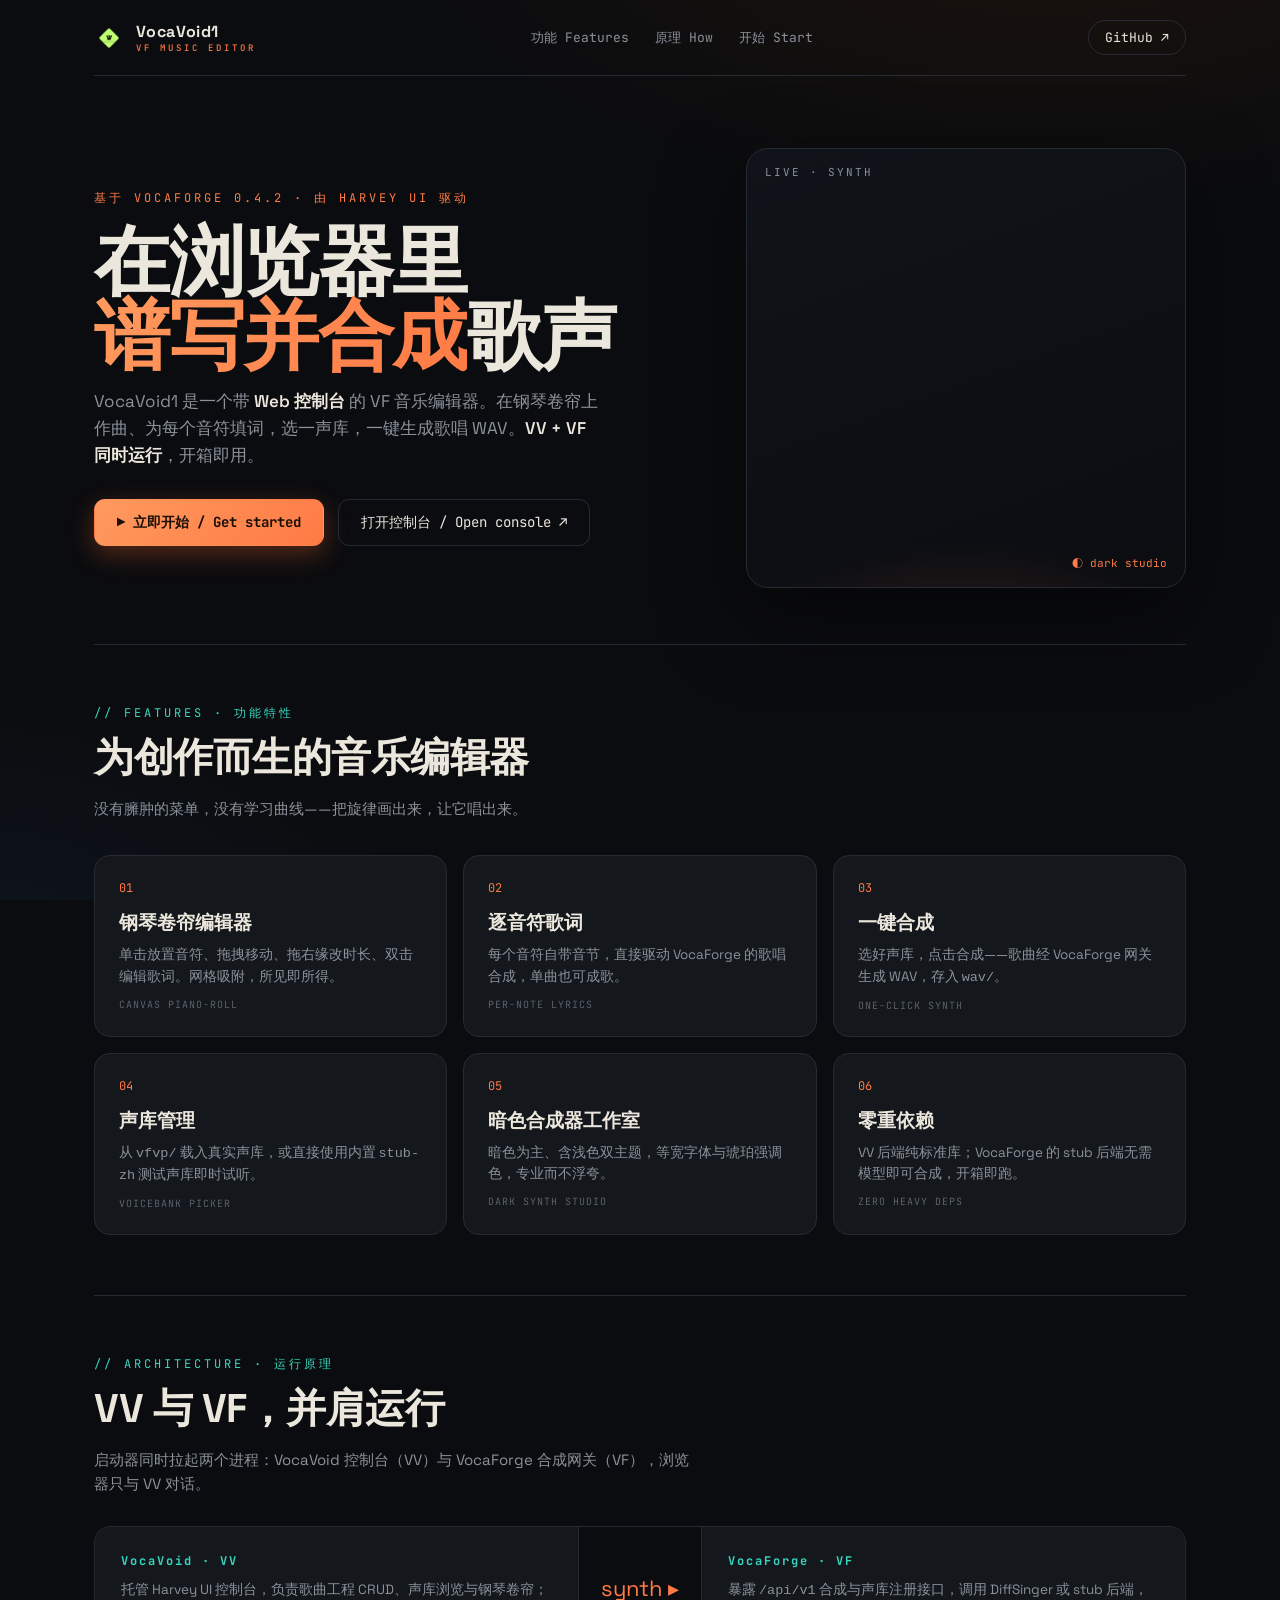
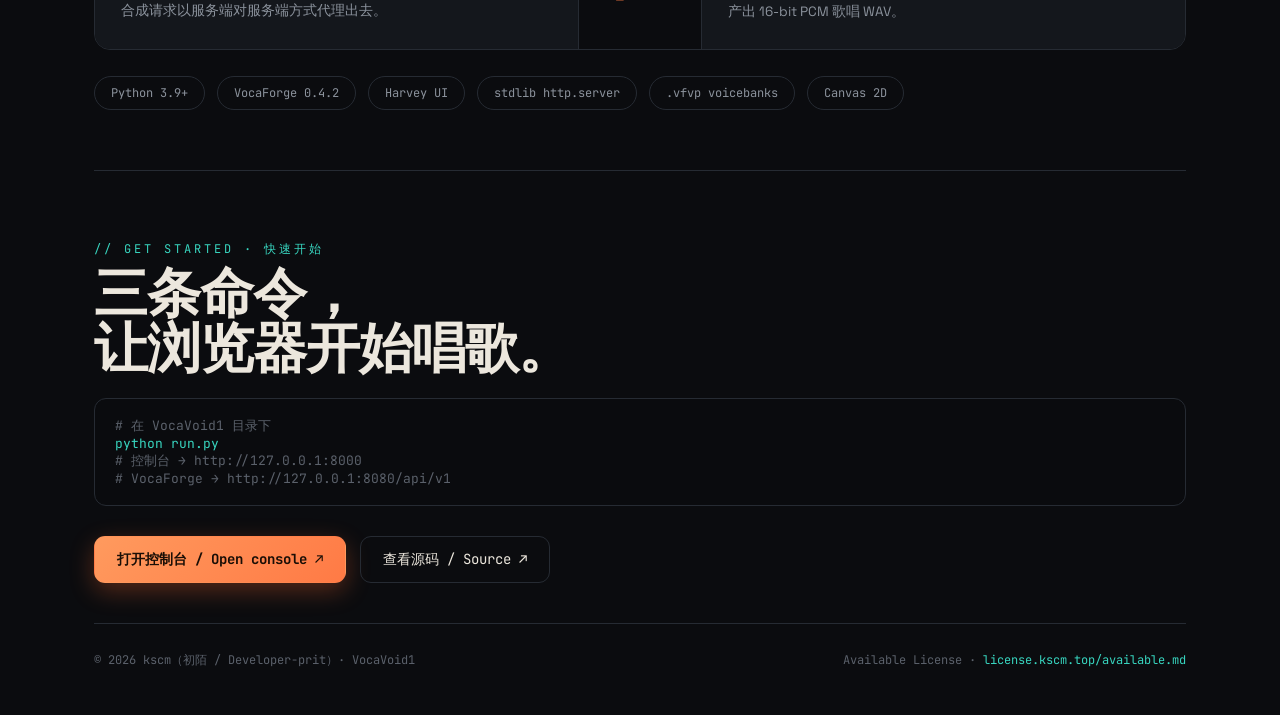
==== index.html @ 594ae7d3 "VocaVoid1: VF music editor (VocaForge backend + Harvey UI console) - run.py launches VV + VF togethe" ====
<!DOCTYPE html>
<html lang="zh-CN">
<head>
<meta charset="utf-8" />
<meta name="viewport" content="width=device-width, initial-scale=1" />
<title>VocaVoid1 — VF 音乐编辑器 / VF Music Editor</title>
<link rel="icon" href="frontend/assets/VV_icon.png" />
<link rel="preconnect" href="https://fonts.googleapis.com" />
<link rel="preconnect" href="https://fonts.gstatic.com" crossorigin />
<link href="https://fonts.googleapis.com/css2?family=Space+Grotesk:wght@400;500;600;700&family=JetBrains+Mono:wght@400;600&display=swap" rel="stylesheet" />
<style>
  :root{
    --bg:#0b0c0f; --panel:#14171c; --line:#262b33; --text:#ece7dd; --muted:#8b929c; --faint:#5b616b;
    --amber:#ff7a45; --amber-2:#ff9a5e; --teal:#38d6c0;
    --disp:"Space Grotesk",system-ui,sans-serif; --mono:"JetBrains Mono",ui-monospace,monospace;
  }
  *{box-sizing:border-box;margin:0}
  html{scroll-behavior:smooth}
  body{background:var(--bg);color:var(--text);font-family:var(--disp);-webkit-font-smoothing:antialiased;
    background-image:radial-gradient(1100px 520px at 82% -12%,#1c130c 0,transparent 60%),radial-gradient(900px 500px at -5% 108%,#0e1620 0,transparent 55%);background-attachment:fixed}
  .wrap{max-width:1140px;margin:0 auto;padding:0 24px}
  a{color:inherit;text-decoration:none}

  /* nav */
  nav{display:flex;align-items:center;justify-content:space-between;padding:20px 0;border-bottom:1px solid var(--line)}
  .brand{display:flex;align-items:center;gap:12px;font-weight:700;letter-spacing:.4px}
  .brand img{width:30px;height:30px;border-radius:8px}
  .brand small{display:block;font-family:var(--mono);font-size:9px;letter-spacing:3px;color:var(--amber);font-weight:500}
  .nav-links{display:flex;gap:26px;font-size:13px;color:var(--muted);font-family:var(--mono)}
  .nav-links a:hover{color:var(--text)}
  .nav-cta{border:1px solid var(--line);padding:8px 16px;border-radius:999px;font-size:13px;font-family:var(--mono);transition:.2s var(--ease)}
  .nav-cta:hover{border-color:var(--amber);color:var(--amber)}

  /* hero */
  .hero{display:grid;grid-template-columns:1.25fr .9fr;gap:40px;align-items:center;padding:72px 0 56px}
  .eyebrow{font-family:var(--mono);font-size:12px;letter-spacing:3px;color:var(--amber);text-transform:uppercase}
  h1{font-size:clamp(40px,6vw,76px);line-height:.98;font-weight:700;margin:18px 0 10px;letter-spacing:-1.5px}
  h1 .grad{background:linear-gradient(120deg,var(--amber-2),var(--amber));-webkit-background-clip:text;background-clip:text;color:transparent}
  .lede{font-size:17px;line-height:1.6;color:var(--muted);max-width:30em;margin-top:14px}
  .lede b{color:var(--text);font-weight:600}
  .cta-row{display:flex;gap:14px;margin-top:30px;flex-wrap:wrap}
  .btn{font-family:var(--mono);font-size:14px;padding:13px 22px;border-radius:11px;border:1px solid var(--line);transition:.2s var(--ease);cursor:pointer}
  .btn.primary{background:linear-gradient(135deg,var(--amber-2),var(--amber));border-color:transparent;color:#1a0e06;font-weight:700;box-shadow:0 8px 24px rgba(255,106,48,.3)}
  .btn.primary:hover{transform:translateY(-2px);box-shadow:0 12px 30px rgba(255,106,48,.42)}
  .btn.ghost:hover{border-color:var(--teal);color:var(--teal)}

  /* waveform visual */
  .viz{aspect-ratio:1/1;border:1px solid var(--line);border-radius:22px;background:linear-gradient(160deg,#101319,#0b0d11);
    position:relative;overflow:hidden;display:grid;place-items:center;box-shadow:0 30px 80px rgba(0,0,0,.5)}
  .viz::before{content:"";position:absolute;inset:0;background:radial-gradient(420px 220px at 50% 120%,rgba(255,122,69,.18),transparent 60%)}
  .eq{display:flex;align-items:flex-end;gap:7px;height:54%;z-index:1}
  .eq span{width:9px;background:linear-gradient(var(--amber-2),var(--amber));border-radius:4px;animation:bounce 1.1s var(--ease) infinite}
  .eq span:nth-child(odd){background:linear-gradient(var(--teal),#1c8f80)}
  .eq span:nth-child(1){animation-delay:0s}.eq span:nth-child(2){animation-delay:.12s}.eq span:nth-child(3){animation-delay:.24s}
  .eq span:nth-child(4){animation-delay:.36s}.eq span:nth-child(5){animation-delay:.48s}.eq span:nth-child(6){animation-delay:.6s}
  .eq span:nth-child(7){animation-delay:.72s}.eq span:nth-child(8){animation-delay:.84s}.eq span:nth-child(9){animation-delay:.96s}
  @keyframes bounce{0%,100%{height:18%}50%{height:100%}}
  .viz .tag{position:absolute;top:16px;left:18px;font-family:var(--mono);font-size:11px;color:var(--muted);letter-spacing:2px}
  .viz .tag2{position:absolute;bottom:16px;right:18px;font-family:var(--mono);font-size:11px;color:var(--amber)}

  /* section heading */
  .sec{padding:60px 0;border-top:1px solid var(--line)}
  .sec-h{font-family:var(--mono);font-size:12px;letter-spacing:3px;color:var(--teal);text-transform:uppercase;margin-bottom:8px}
  .sec-t{font-size:clamp(26px,3.4vw,40px);font-weight:700;letter-spacing:-.5px;max-width:18em}
  .sec-s{color:var(--muted);margin-top:12px;font-size:15px;line-height:1.6;max-width:40em}

  /* feature grid */
  .grid{display:grid;grid-template-columns:repeat(3,1fr);gap:16px;margin-top:34px}
  .card{border:1px solid var(--line);border-radius:16px;padding:24px;background:var(--panel);transition:.25s var(--ease);position:relative;overflow:hidden}
  .card:hover{border-color:var(--amber);transform:translateY(-3px)}
  .card .ix{font-family:var(--mono);font-size:12px;color:var(--amber);margin-bottom:14px}
  .card h3{font-size:19px;font-weight:600;margin-bottom:8px}
  .card p{font-size:13.5px;color:var(--muted);line-height:1.6}
  .card .en{display:block;font-family:var(--mono);font-size:10px;color:var(--faint);letter-spacing:1px;margin-top:10px;text-transform:uppercase}

  /* architecture strip */
  .arch{display:grid;grid-template-columns:1fr auto 1fr;gap:0;align-items:stretch;margin-top:30px;border:1px solid var(--line);border-radius:16px;overflow:hidden}
  .arch .node{padding:26px;background:var(--panel)}
  .arch .mid{display:grid;place-items:center;padding:0 22px;background:var(--bg);border-left:1px solid var(--line);border-right:1px solid var(--line)}
  .arch h4{font-family:var(--mono);font-size:12px;letter-spacing:2px;color:var(--teal);margin-bottom:10px}
  .arch p{font-size:13.5px;color:var(--muted);line-height:1.6}
  .arch .arrow{font-size:22px;color:var(--amber)}

  /* tech badges */
  .badges{display:flex;gap:12px;flex-wrap:wrap;margin-top:26px}
  .badge{border:1px solid var(--line);border-radius:999px;padding:8px 16px;font-family:var(--mono);font-size:12px;color:var(--muted);transition:.2s}
  .badge:hover{border-color:var(--teal);color:var(--text)}

  /* final cta */
  .final{text-align:left;padding:70px 0 40px}
  .final h2{font-size:clamp(30px,4.4vw,54px);font-weight:700;letter-spacing:-1px;line-height:1.02}
  pre{font-family:var(--mono);background:#0a0b0e;border:1px solid var(--line);border-radius:12px;padding:18px 20px;color:var(--teal);font-size:13px;margin-top:22px;overflow-x:auto}
  pre .c{color:var(--faint)}

  footer{border-top:1px solid var(--line);padding:28px 0 50px;color:var(--faint);font-family:var(--mono);font-size:12px;display:flex;justify-content:space-between;flex-wrap:wrap;gap:10px}

  @media (max-width:860px){
    .hero{grid-template-columns:1fr;gap:30px}
    .viz{max-width:380px}
    .grid{grid-template-columns:1fr}
    .arch{grid-template-columns:1fr}
    .arch .mid{border:none;border-top:1px solid var(--line);border-bottom:1px solid var(--line);padding:14px}
    .nav-links{display:none}
  }
</style>
</head>
<body>
<div class="wrap">
  <nav>
    <div class="brand">
      <img src="frontend/assets/VV_icon.png" alt="VocaVoid" />
      <div>VocaVoid1<small>VF MUSIC EDITOR</small></div>
    </div>
    <div class="nav-links">
      <a href="#features">功能 Features</a>
      <a href="#how">原理 How</a>
      <a href="#start">开始 Start</a>
    </div>
    <a class="nav-cta" href="https://github.com/Developerprit/VocaVoid1">GitHub ↗</a>
  </nav>

  <header class="hero">
    <div>
      <div class="eyebrow">基于 VocaForge 0.4.2 · 由 Harvey UI 驱动</div>
      <h1>在浏览器里<br/><span class="grad">谱写并合成</span>歌声</h1>
      <p class="lede">VocaVoid1 是一个带 <b>Web 控制台</b> 的 VF 音乐编辑器。在钢琴卷帘上作曲、为每个音符填词，选一声库，一键生成歌唱 WAV。<b>VV + VF 同时运行</b>，开箱即用。</p>
      <div class="cta-row">
        <a class="btn primary" href="#start">▶ 立即开始 / Get started</a>
        <a class="btn ghost" href="frontend/index.html">打开控制台 / Open console ↗</a>
      </div>
    </div>
    <div class="viz">
      <div class="tag">LIVE · SYNTH</div>
      <div class="eq"><span></span><span></span><span></span><span></span><span></span><span></span><span></span><span></span><span></span></div>
      <div class="tag2">◐ dark studio</div>
    </div>
  </header>

  <section class="sec" id="features">
    <div class="sec-h">// FEATURES · 功能特性</div>
    <div class="sec-t">为创作而生的音乐编辑器</div>
    <div class="sec-s">没有臃肿的菜单，没有学习曲线——把旋律画出来，让它唱出来。</div>
    <div class="grid">
      <div class="card">
        <div class="ix">01</div><h3>钢琴卷帘编辑器</h3>
        <p>单击放置音符、拖拽移动、拖右缘改时长、双击编辑歌词。网格吸附，所见即所得。</p>
        <span class="en">Canvas piano-roll</span>
      </div>
      <div class="card">
        <div class="ix">02</div><h3>逐音符歌词</h3>
        <p>每个音符自带音节，直接驱动 VocaForge 的歌唱合成，单曲也可成歌。</p>
        <span class="en">Per-note lyrics</span>
      </div>
      <div class="card">
        <div class="ix">03</div><h3>一键合成</h3>
        <p>选好声库，点击合成——歌曲经 VocaForge 网关生成 WAV，存入 <code>wav/</code>。</p>
        <span class="en">One-click synth</span>
      </div>
      <div class="card">
        <div class="ix">04</div><h3>声库管理</h3>
        <p>从 <code>vfvp/</code> 载入真实声库，或直接使用内置 <code>stub-zh</code> 测试声库即时试听。</p>
        <span class="en">Voicebank picker</span>
      </div>
      <div class="card">
        <div class="ix">05</div><h3>暗色合成器工作室</h3>
        <p>暗色为主、含浅色双主题，等宽字体与琥珀强调色，专业而不浮夸。</p>
        <span class="en">Dark synth studio</span>
      </div>
      <div class="card">
        <div class="ix">06</div><h3>零重依赖</h3>
        <p>VV 后端纯标准库；VocaForge 的 stub 后端无需模型即可合成，开箱即跑。</p>
        <span class="en">Zero heavy deps</span>
      </div>
    </div>
  </section>

  <section class="sec" id="how">
    <div class="sec-h">// ARCHITECTURE · 运行原理</div>
    <div class="sec-t">VV 与 VF，并肩运行</div>
    <div class="sec-s">启动器同时拉起两个进程：VocaVoid 控制台（VV）与 VocaForge 合成网关（VF），浏览器只与 VV 对话。</div>
    <div class="arch">
      <div class="node">
        <h4>VocaVoid · VV</h4>
        <p>托管 Harvey UI 控制台，负责歌曲工程 CRUD、声库浏览与钢琴卷帘；合成请求以服务端对服务端方式代理出去。</p>
      </div>
      <div class="mid"><span class="arrow"> synth ▸ </span></div>
      <div class="node">
        <h4>VocaForge · VF</h4>
        <p>暴露 <code>/api/v1</code> 合成与声库注册接口，调用 DiffSinger 或 stub 后端，产出 16-bit PCM 歌唱 WAV。</p>
      </div>
    </div>
    <div class="badges">
      <span class="badge">Python 3.9+</span>
      <span class="badge">VocaForge 0.4.2</span>
      <span class="badge">Harvey UI</span>
      <span class="badge">stdlib http.server</span>
      <span class="badge">.vfvp voicebanks</span>
      <span class="badge">Canvas 2D</span>
    </div>
  </section>

  <section class="sec final" id="start">
    <div class="sec-h">// GET STARTED · 快速开始</div>
    <h2>三条命令，<br/>让浏览器开始唱歌。</h2>
    <pre><span class="c"># 在 VocaVoid1 目录下</span>
python run.py
<span class="c"># 控制台 → http://127.0.0.1:8000</span>
<span class="c"># VocaForge → http://127.0.0.1:8080/api/v1</span></pre>
    <div class="cta-row">
      <a class="btn primary" href="frontend/index.html">打开控制台 / Open console ↗</a>
      <a class="btn ghost" href="https://github.com/Developerprit/VocaVoid1">查看源码 / Source ↗</a>
    </div>
  </section>

  <footer>
    <span>© 2026 kscm（初陌 / Developer-prit）· VocaVoid1</span>
    <span>Available License · <a href="https://license.kscm.top/available.md" style="color:var(--teal)">license.kscm.top/available.md</a></span>
  </footer>
</div>
</body>
</html>
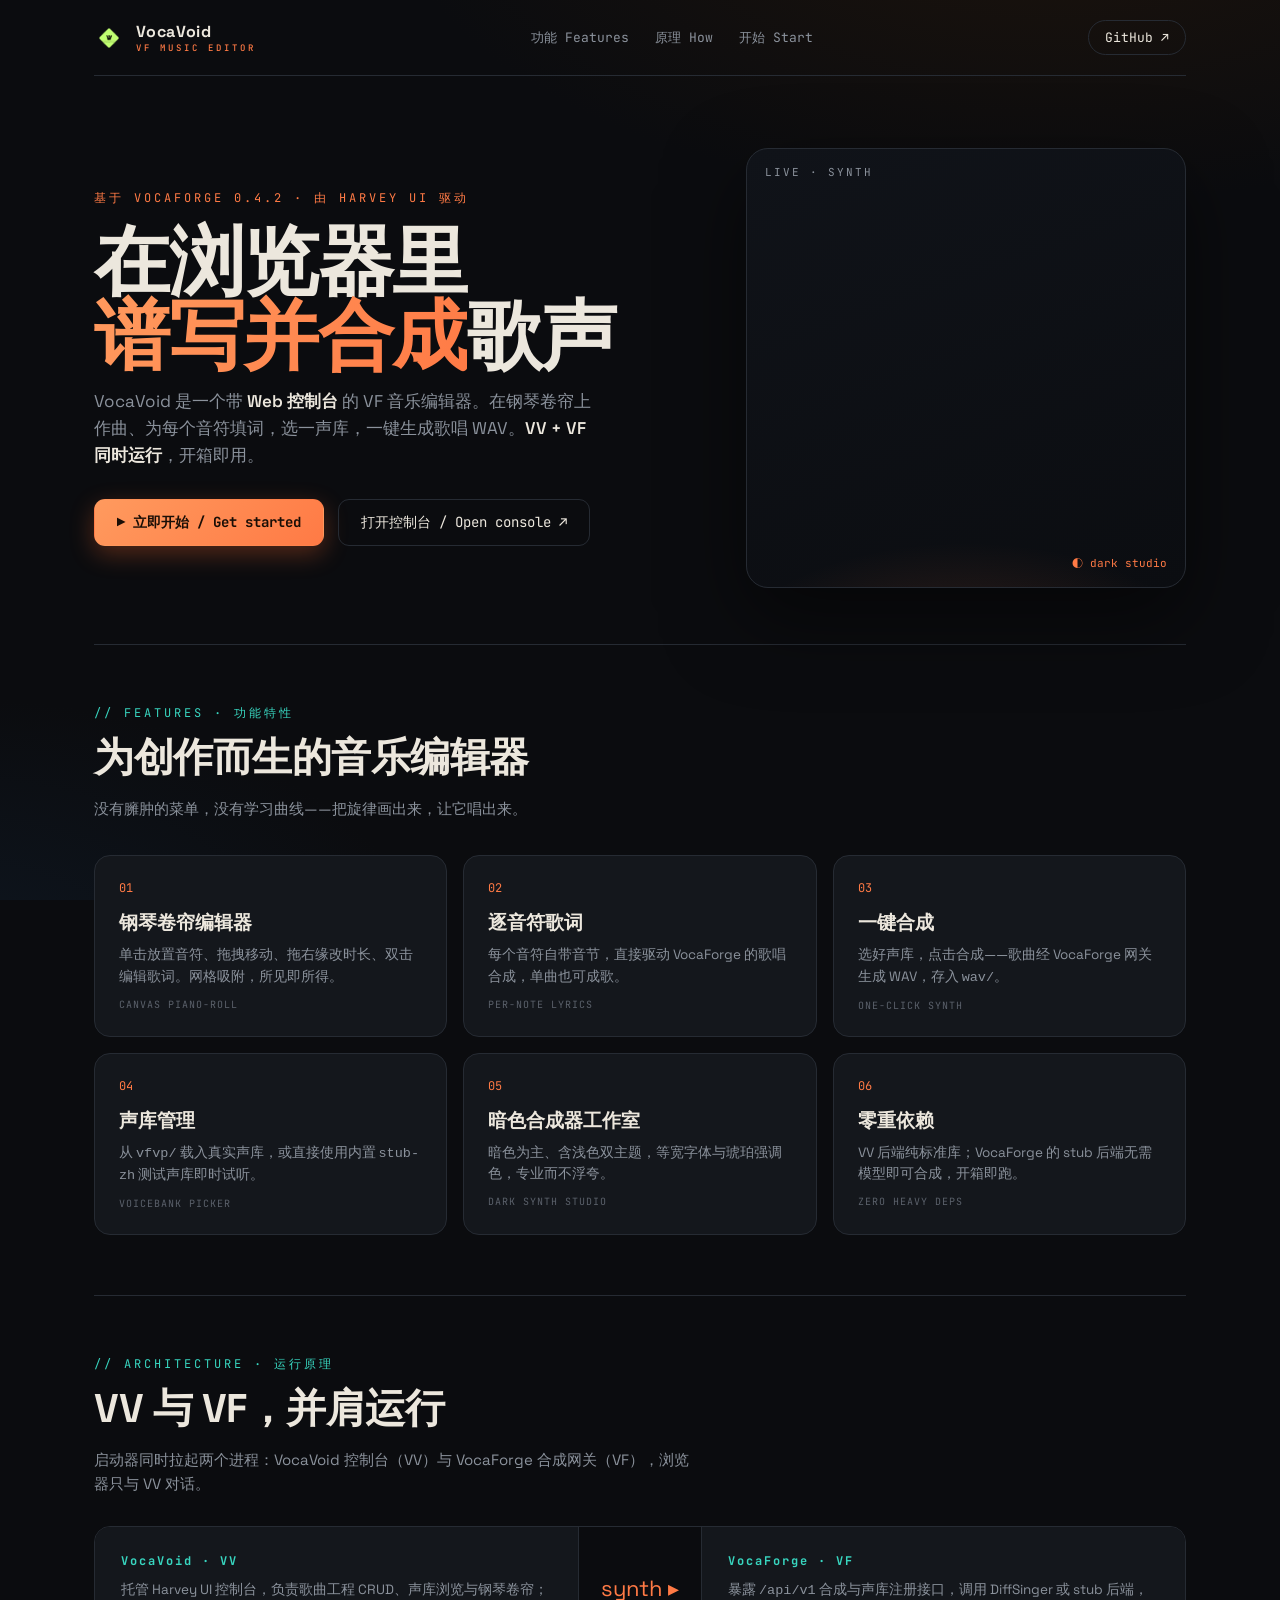
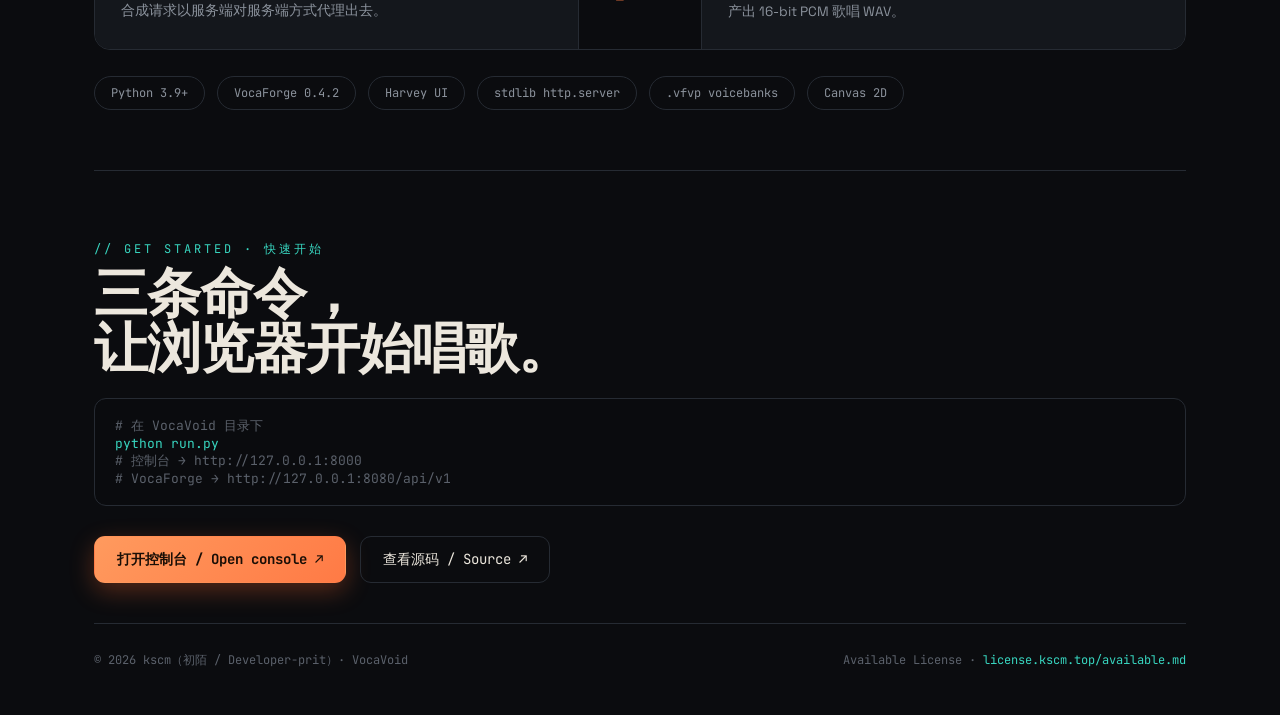
==== commit 57e3e817: "fix: resolve 502 (VF self-heal + graceful degrade) and rename VocaVoid1 -> VocaVoid - vv_server.py: " ====
--- a/index.html
+++ b/index.html
@@ -3,7 +3,7 @@
 <head>
 <meta charset="utf-8" />
 <meta name="viewport" content="width=device-width, initial-scale=1" />
-<title>VocaVoid1 — VF 音乐编辑器 / VF Music Editor</title>
+<title>VocaVoid — VF 音乐编辑器 / VF Music Editor</title>
 <link rel="icon" href="frontend/assets/VV_icon.png" />
 <link rel="preconnect" href="https://fonts.googleapis.com" />
 <link rel="preconnect" href="https://fonts.gstatic.com" crossorigin />
@@ -109,21 +109,21 @@
   <nav>
     <div class="brand">
       <img src="frontend/assets/VV_icon.png" alt="VocaVoid" />
-      <div>VocaVoid1<small>VF MUSIC EDITOR</small></div>
+      <div>VocaVoid<small>VF MUSIC EDITOR</small></div>
     </div>
     <div class="nav-links">
       <a href="#features">功能 Features</a>
       <a href="#how">原理 How</a>
       <a href="#start">开始 Start</a>
     </div>
-    <a class="nav-cta" href="https://github.com/Developerprit/VocaVoid1">GitHub ↗</a>
+    <a class="nav-cta" href="https://github.com/Developerprit/VocaVoid">GitHub ↗</a>
   </nav>
 
   <header class="hero">
     <div>
       <div class="eyebrow">基于 VocaForge 0.4.2 · 由 Harvey UI 驱动</div>
       <h1>在浏览器里<br/><span class="grad">谱写并合成</span>歌声</h1>
-      <p class="lede">VocaVoid1 是一个带 <b>Web 控制台</b> 的 VF 音乐编辑器。在钢琴卷帘上作曲、为每个音符填词，选一声库，一键生成歌唱 WAV。<b>VV + VF 同时运行</b>，开箱即用。</p>
+      <p class="lede">VocaVoid 是一个带 <b>Web 控制台</b> 的 VF 音乐编辑器。在钢琴卷帘上作曲、为每个音符填词，选一声库，一键生成歌唱 WAV。<b>VV + VF 同时运行</b>，开箱即用。</p>
       <div class="cta-row">
         <a class="btn primary" href="#start">▶ 立即开始 / Get started</a>
         <a class="btn ghost" href="frontend/index.html">打开控制台 / Open console ↗</a>
@@ -202,18 +202,18 @@
   <section class="sec final" id="start">
     <div class="sec-h">// GET STARTED · 快速开始</div>
     <h2>三条命令，<br/>让浏览器开始唱歌。</h2>
-    <pre><span class="c"># 在 VocaVoid1 目录下</span>
+    <pre><span class="c"># 在 VocaVoid 目录下</span>
 python run.py
 <span class="c"># 控制台 → http://127.0.0.1:8000</span>
 <span class="c"># VocaForge → http://127.0.0.1:8080/api/v1</span></pre>
     <div class="cta-row">
       <a class="btn primary" href="frontend/index.html">打开控制台 / Open console ↗</a>
-      <a class="btn ghost" href="https://github.com/Developerprit/VocaVoid1">查看源码 / Source ↗</a>
+      <a class="btn ghost" href="https://github.com/Developerprit/VocaVoid">查看源码 / Source ↗</a>
     </div>
   </section>
 
   <footer>
-    <span>© 2026 kscm（初陌 / Developer-prit）· VocaVoid1</span>
+    <span>© 2026 kscm（初陌 / Developer-prit）· VocaVoid</span>
     <span>Available License · <a href="https://license.kscm.top/available.md" style="color:var(--teal)">license.kscm.top/available.md</a></span>
   </footer>
 </div>
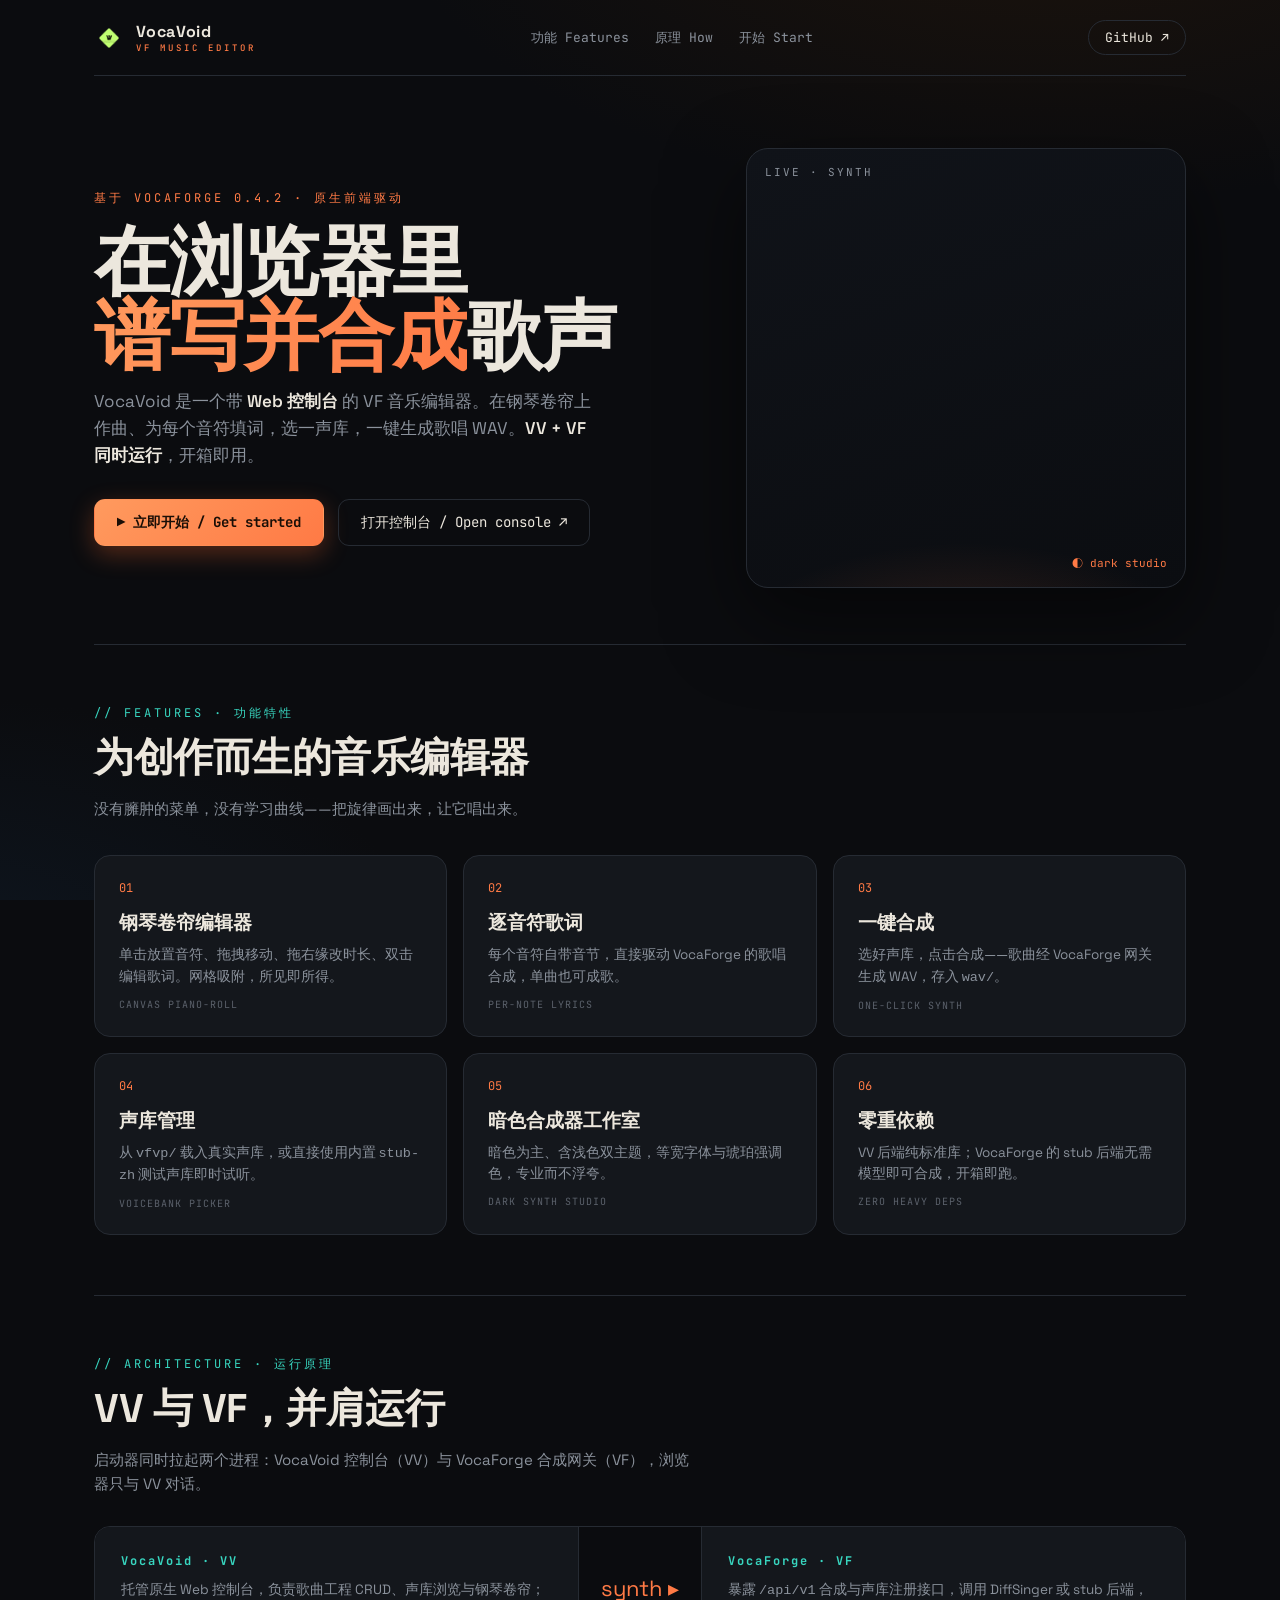
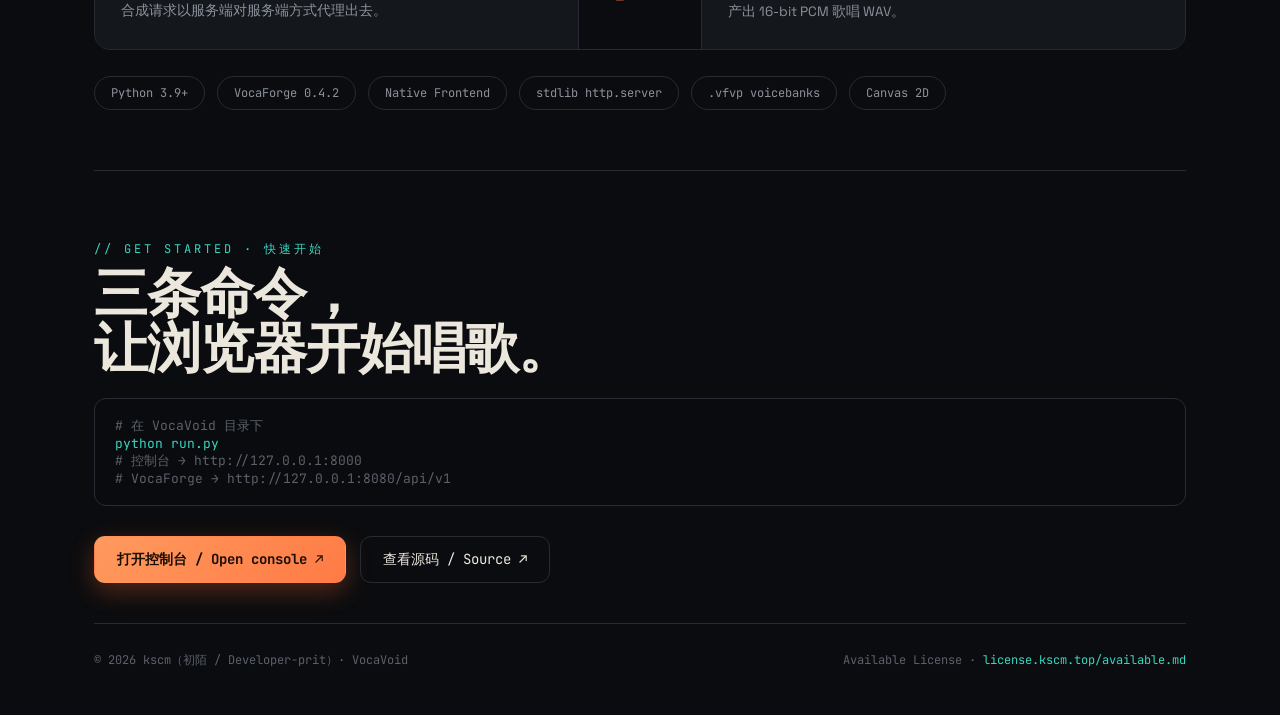
==== commit 96891453: "refactor: remove Harvey UI, convert console to native frontend - frontend/index.html: inline Header/" ====
--- a/index.html
+++ b/index.html
@@ -121,7 +121,7 @@
 
   <header class="hero">
     <div>
-      <div class="eyebrow">基于 VocaForge 0.4.2 · 由 Harvey UI 驱动</div>
+      <div class="eyebrow">基于 VocaForge 0.4.2 · 原生前端驱动</div>
       <h1>在浏览器里<br/><span class="grad">谱写并合成</span>歌声</h1>
       <p class="lede">VocaVoid 是一个带 <b>Web 控制台</b> 的 VF 音乐编辑器。在钢琴卷帘上作曲、为每个音符填词，选一声库，一键生成歌唱 WAV。<b>VV + VF 同时运行</b>，开箱即用。</p>
       <div class="cta-row">
@@ -181,7 +181,7 @@
     <div class="arch">
       <div class="node">
         <h4>VocaVoid · VV</h4>
-        <p>托管 Harvey UI 控制台，负责歌曲工程 CRUD、声库浏览与钢琴卷帘；合成请求以服务端对服务端方式代理出去。</p>
+        <p>托管原生 Web 控制台，负责歌曲工程 CRUD、声库浏览与钢琴卷帘；合成请求以服务端对服务端方式代理出去。</p>
       </div>
       <div class="mid"><span class="arrow"> synth ▸ </span></div>
       <div class="node">
@@ -192,7 +192,7 @@
     <div class="badges">
       <span class="badge">Python 3.9+</span>
       <span class="badge">VocaForge 0.4.2</span>
-      <span class="badge">Harvey UI</span>
+      <span class="badge">Native Frontend</span>
       <span class="badge">stdlib http.server</span>
       <span class="badge">.vfvp voicebanks</span>
       <span class="badge">Canvas 2D</span>
